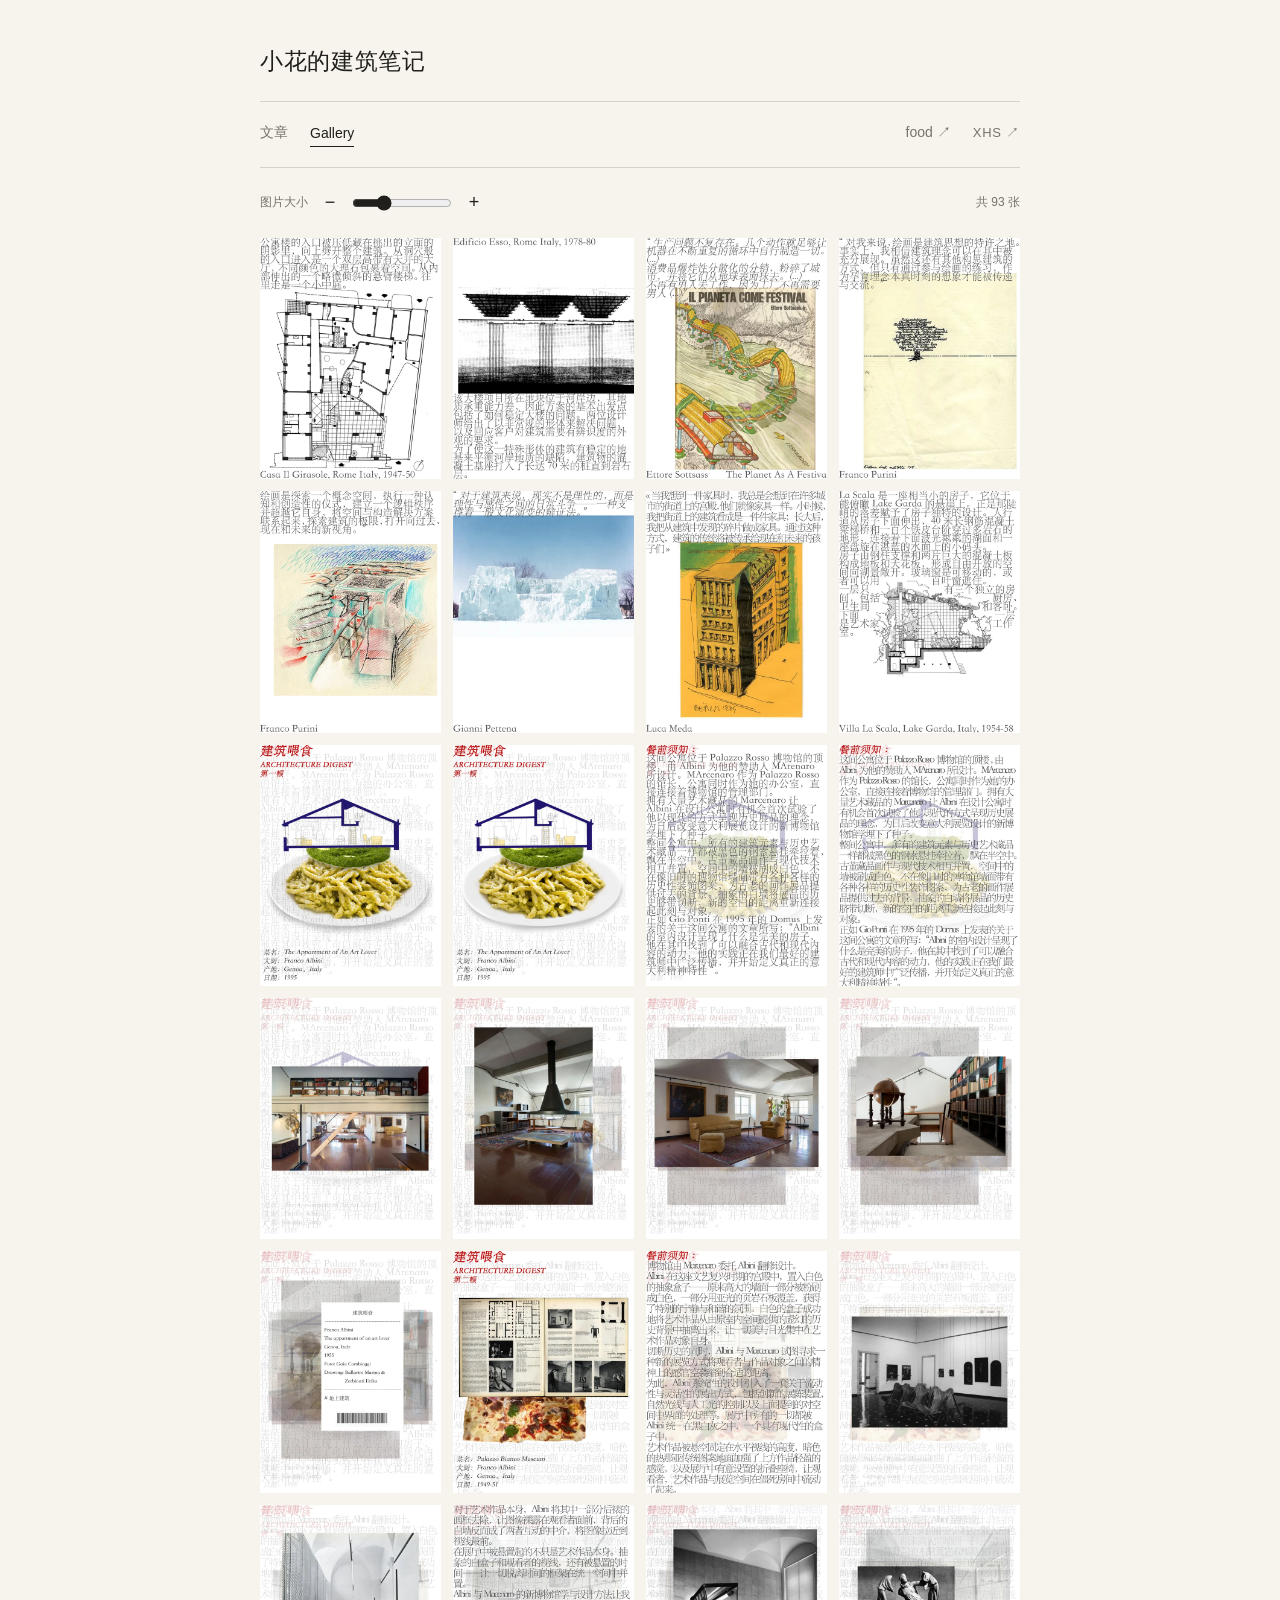
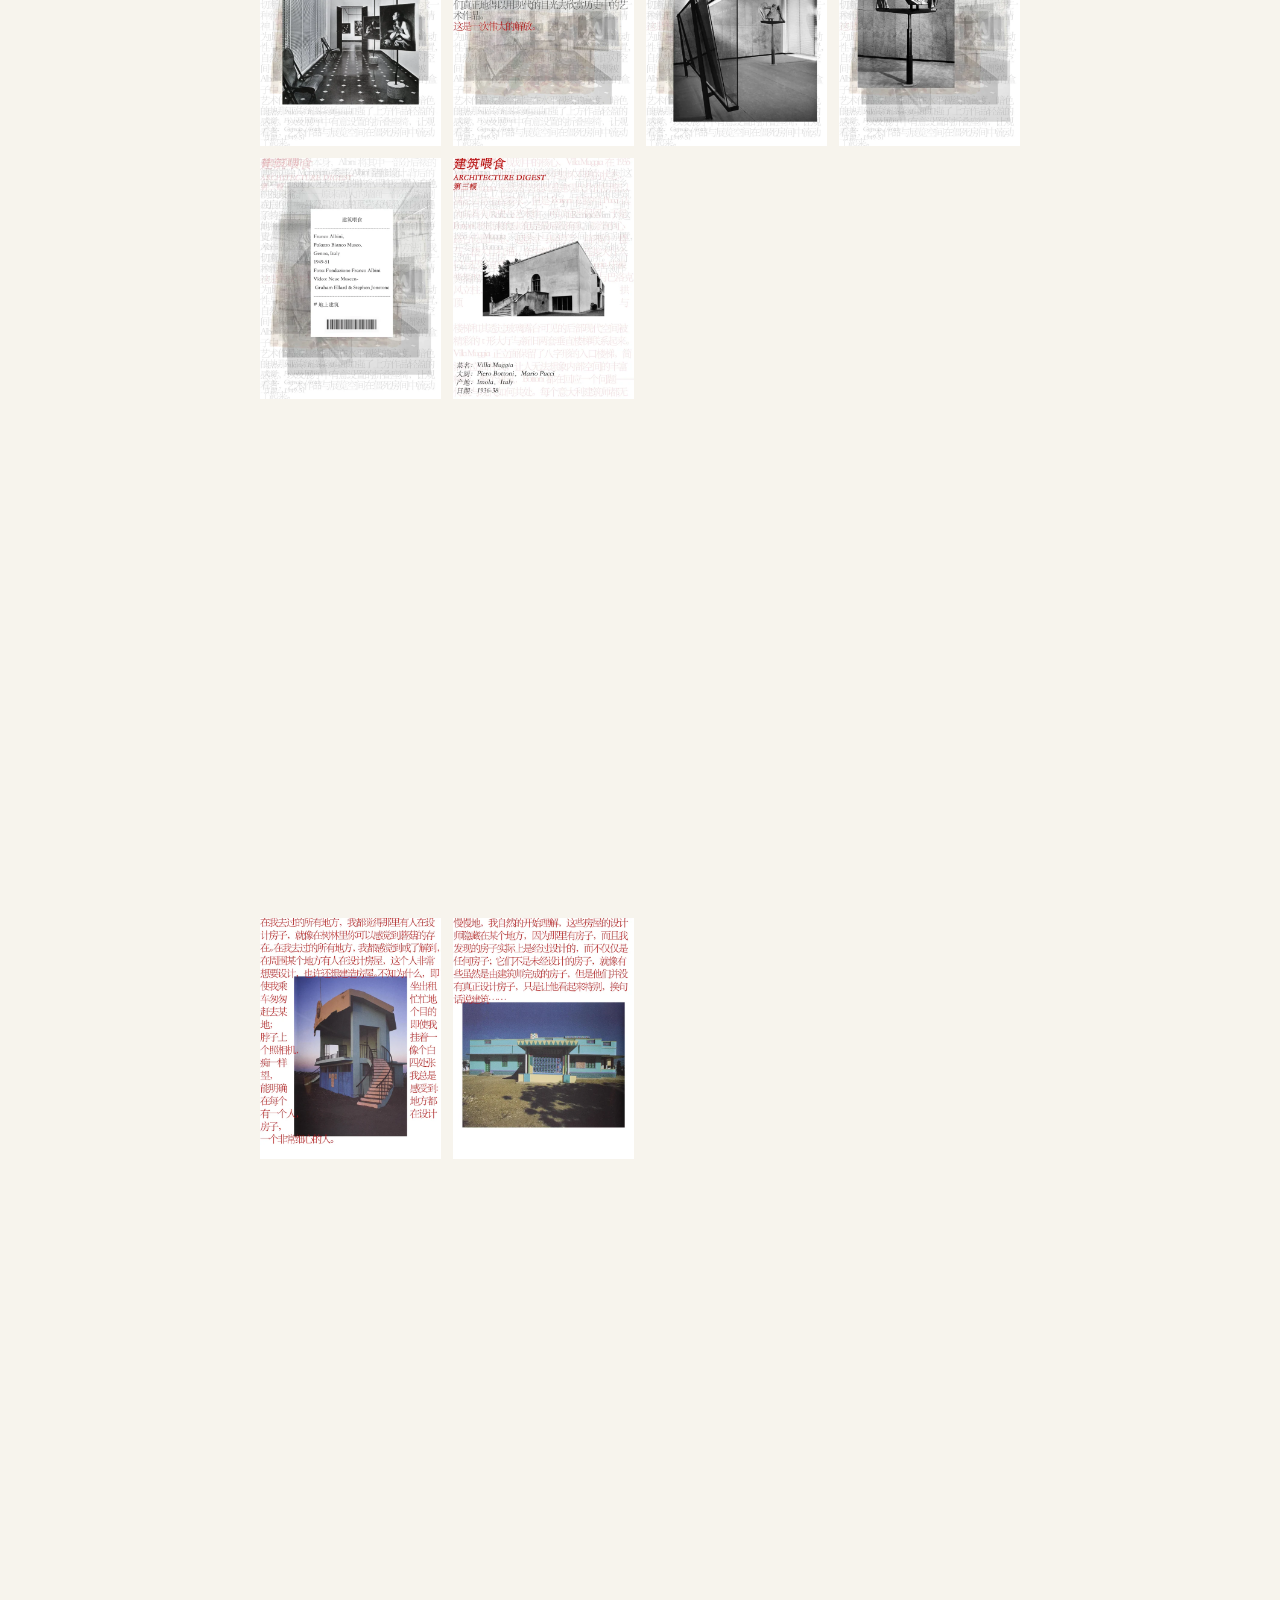
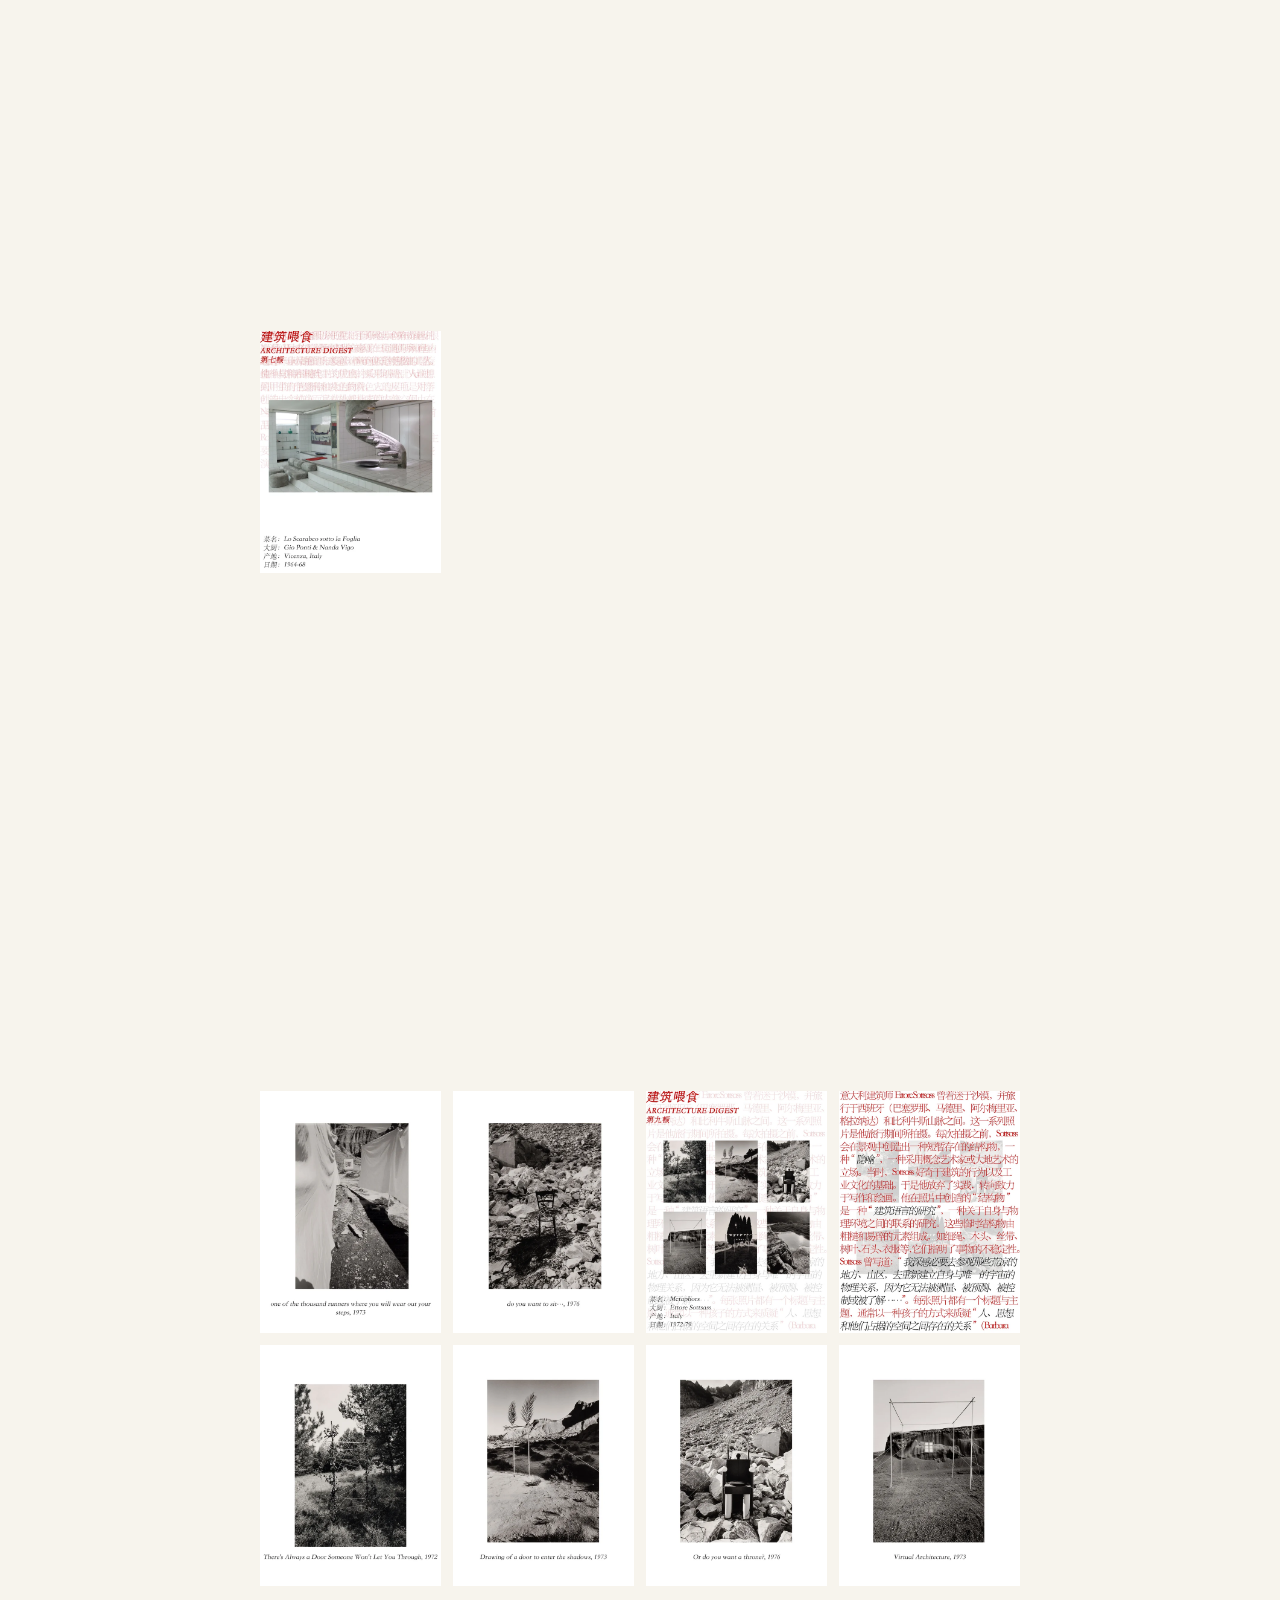
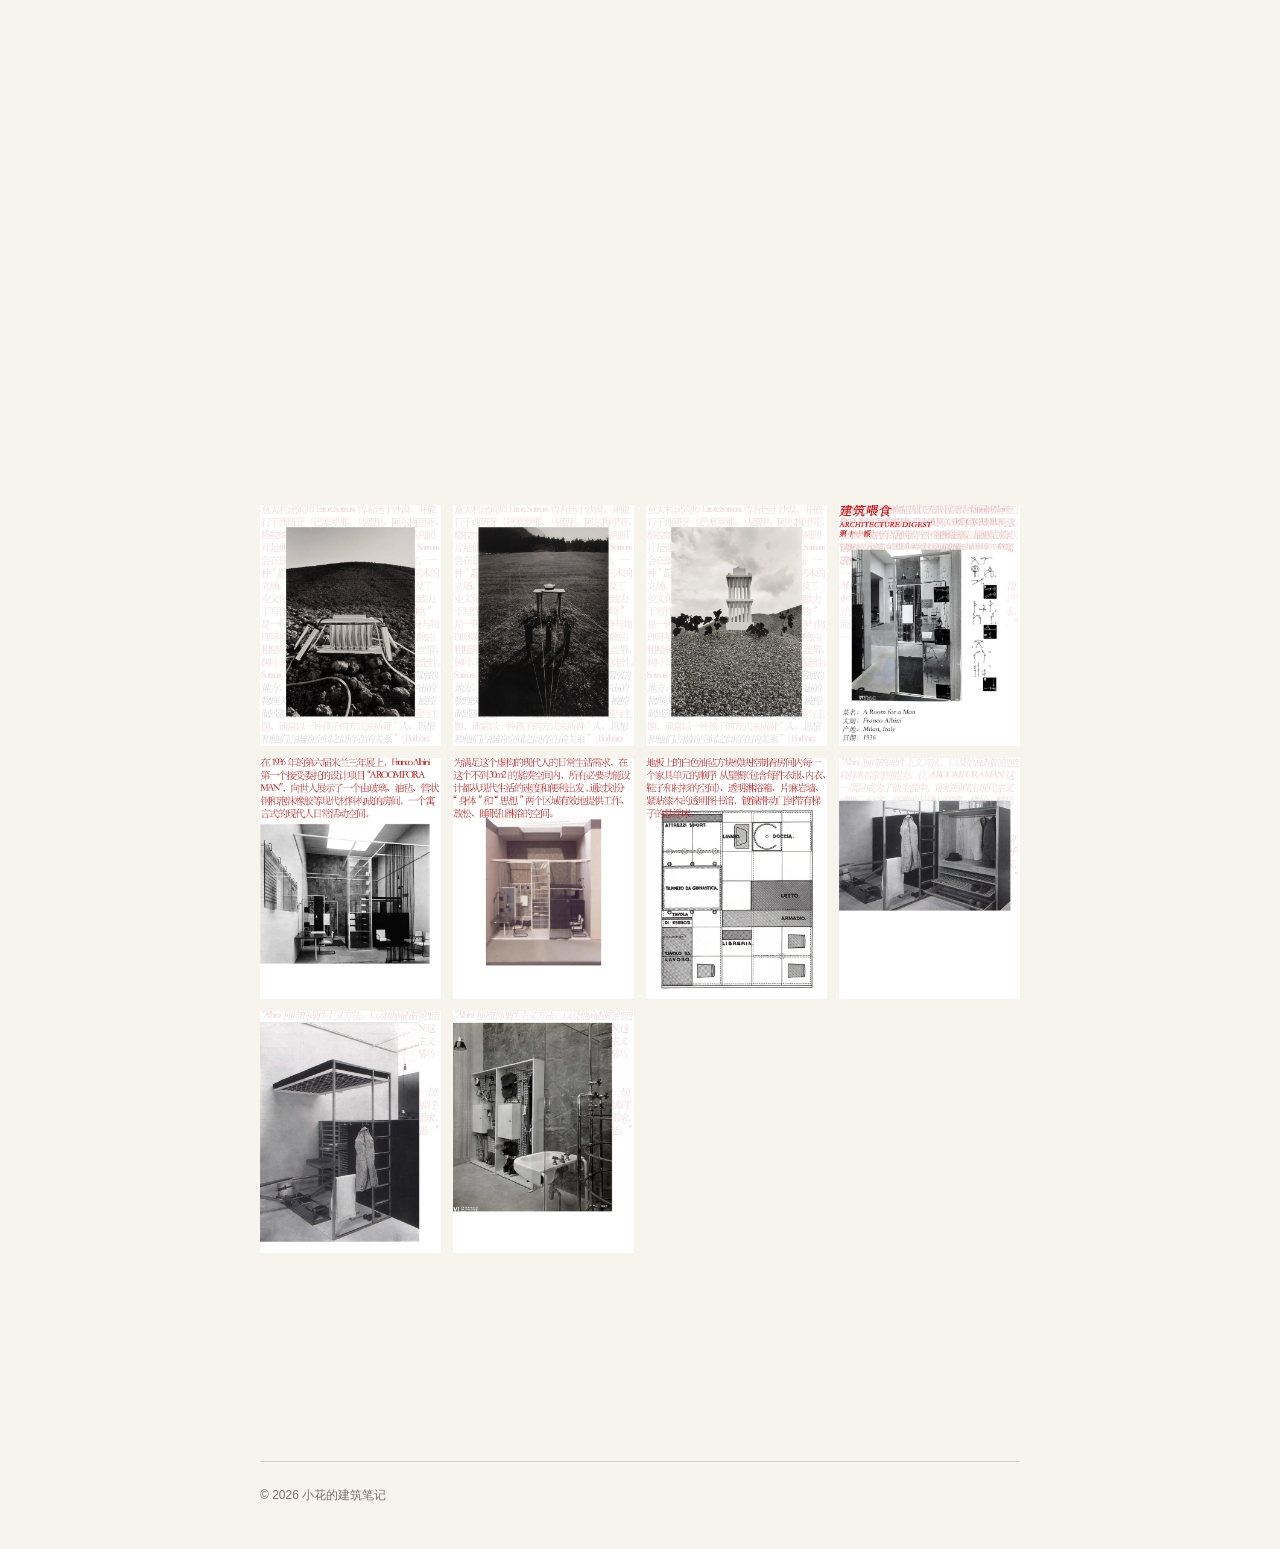
==== gallery/index.html @ e1eefe27 "Add architecture Gallery and simplify homepage navigation" ====
<!doctype html>
<html lang="zh-CN">
  <head>
    <meta charset="utf-8" />
    <meta name="viewport" content="width=device-width, initial-scale=1" />
    <meta name="description" content="小花的建筑笔记 Gallery：建筑图纸、阅读摘录与图像收藏。" />
    <meta name="robots" content="noindex, noarchive, nosnippet, noimageindex" />
    <title>Gallery｜小花的建筑笔记</title>
    <link rel="stylesheet" href="/assets/styles.css?v=20261004-gallery" />
  </head>
  <body class="gallery-page">
    <div class="shell">
      <header class="site-header">
        <a class="site-title" href="/" aria-label="小花的建筑笔记首页">小花的建筑笔记</a>
      </header>

      <nav class="site-nav" aria-label="网站导航">
        <div class="site-nav-pages">
          <a class="site-nav-link" href="/">文章</a>
          <a class="site-nav-link is-active" href="/gallery/" aria-current="page">Gallery</a>
        </div>
        <div class="site-nav-external">
          <a class="site-nav-link" href="https://food.doubling.cc/" target="_blank" rel="noopener noreferrer" aria-label="在新窗口打开 food">food ↗</a>
          <a class="site-nav-link xhs-link" href="https://xhslink.cn/m/5hU8gL6OSXb" target="_blank" rel="noopener noreferrer" aria-label="在新窗口打开小红书">XHS ↗</a>
        </div>
      </nav>

      <main>
        <div class="gallery-controls" aria-label="图片显示设置">
          <div class="gallery-zoom">
            <label for="gallery-size">图片大小</label>
            <button class="gallery-zoom-button" type="button" aria-label="缩小图片" data-gallery-step="-10">−</button>
            <input id="gallery-size" class="gallery-size" type="range" min="90" max="370" step="10" value="170" aria-controls="gallery-grid" />
            <button class="gallery-zoom-button" type="button" aria-label="放大图片" data-gallery-step="10">+</button>
          </div>
          <span class="gallery-count">共 93 张</span>
        </div>
        <section id="gallery-grid" class="gallery-grid" aria-label="图片 Gallery">
          <button class="gallery-item" type="button" aria-label="放大查看 Casa Il Girasole, Rome Italy,  1947-50" data-gallery-item data-original="/assets/images/gallery/6dd0bacf7057c06e.jpg" data-title="Casa Il Girasole, Rome Italy,  1947-50">
            <img src="/assets/images/gallery/thumbnails/6dd0bacf7057c06e.webp" alt="Casa Il Girasole, Rome Italy,  1947-50" width="3000" height="4000" loading="lazy" decoding="async" />
          </button>
          <button class="gallery-item" type="button" aria-label="放大查看 Edificio Esso, Rome Italy, 1978-80" data-gallery-item data-original="/assets/images/gallery/68930de2923c886c.jpg" data-title="Edificio Esso, Rome Italy, 1978-80">
            <img src="/assets/images/gallery/thumbnails/68930de2923c886c.webp" alt="Edificio Esso, Rome Italy, 1978-80" width="3000" height="4000" loading="lazy" decoding="async" />
          </button>
          <button class="gallery-item" type="button" aria-label="放大查看 Ettore Sottsass The Planet As A Festiva" data-gallery-item data-original="/assets/images/gallery/90c90d653f89dbde.jpg" data-title="Ettore Sottsass The Planet As A Festiva">
            <img src="/assets/images/gallery/thumbnails/90c90d653f89dbde.webp" alt="Ettore Sottsass The Planet As A Festiva" width="3000" height="4000" loading="lazy" decoding="async" />
          </button>
          <button class="gallery-item" type="button" aria-label="放大查看 Franco Purini drawings1" data-gallery-item data-original="/assets/images/gallery/3fa75d48ead0b92a.jpg" data-title="Franco Purini drawings1">
            <img src="/assets/images/gallery/thumbnails/3fa75d48ead0b92a.webp" alt="Franco Purini drawings1" width="3000" height="4000" loading="lazy" decoding="async" />
          </button>
          <button class="gallery-item" type="button" aria-label="放大查看 Franco Purini drawings2" data-gallery-item data-original="/assets/images/gallery/6f389c6ae1e4b85d.jpg" data-title="Franco Purini drawings2">
            <img src="/assets/images/gallery/thumbnails/6f389c6ae1e4b85d.webp" alt="Franco Purini drawings2" width="3000" height="4000" loading="lazy" decoding="async" />
          </button>
          <button class="gallery-item" type="button" aria-label="放大查看 Gianni Pettena" data-gallery-item data-original="/assets/images/gallery/b9ade4349de68130.jpg" data-title="Gianni Pettena">
            <img src="/assets/images/gallery/thumbnails/b9ade4349de68130.webp" alt="Gianni Pettena" width="3000" height="4000" loading="lazy" decoding="async" />
          </button>
          <button class="gallery-item" type="button" aria-label="放大查看 Luca Meda" data-gallery-item data-original="/assets/images/gallery/92371d68cbb502cc.jpg" data-title="Luca Meda">
            <img src="/assets/images/gallery/thumbnails/92371d68cbb502cc.webp" alt="Luca Meda" width="3000" height="4000" loading="lazy" decoding="async" />
          </button>
          <button class="gallery-item" type="button" aria-label="放大查看 Villa La Scala, Lake Garda, Italy, 1954-58" data-gallery-item data-original="/assets/images/gallery/f8581aeb8d9382e0.jpg" data-title="Villa La Scala, Lake Garda, Italy, 1954-58">
            <img src="/assets/images/gallery/thumbnails/f8581aeb8d9382e0.webp" alt="Villa La Scala, Lake Garda, Italy, 1954-58" width="3000" height="4000" loading="lazy" decoding="async" />
          </button>
          <button class="gallery-item" type="button" aria-label="放大查看 第一顿 · 1" data-gallery-item data-original="/assets/images/gallery/7f740423db4d14fa.jpg" data-title="第一顿 · 1">
            <img src="/assets/images/gallery/thumbnails/7f740423db4d14fa.webp" alt="第一顿 · 1" width="3000" height="4000" loading="lazy" decoding="async" />
          </button>
          <button class="gallery-item" type="button" aria-label="放大查看 第一顿 · 1 (1)" data-gallery-item data-original="/assets/images/gallery/6903e233e77a3f89.jpg" data-title="第一顿 · 1 (1)">
            <img src="/assets/images/gallery/thumbnails/6903e233e77a3f89.webp" alt="第一顿 · 1 (1)" width="3000" height="4000" loading="lazy" decoding="async" />
          </button>
          <button class="gallery-item" type="button" aria-label="放大查看 第一顿 · 2" data-gallery-item data-original="/assets/images/gallery/bffeda482bb952cc.jpg" data-title="第一顿 · 2">
            <img src="/assets/images/gallery/thumbnails/bffeda482bb952cc.webp" alt="第一顿 · 2" width="3000" height="4000" loading="lazy" decoding="async" />
          </button>
          <button class="gallery-item" type="button" aria-label="放大查看 第一顿 · 2-2" data-gallery-item data-original="/assets/images/gallery/3bef1629e4136da1.jpg" data-title="第一顿 · 2-2">
            <img src="/assets/images/gallery/thumbnails/3bef1629e4136da1.webp" alt="第一顿 · 2-2" width="3000" height="4000" loading="lazy" decoding="async" />
          </button>
          <button class="gallery-item" type="button" aria-label="放大查看 第一顿 · 3" data-gallery-item data-original="/assets/images/gallery/c628091e09dd2380.jpg" data-title="第一顿 · 3">
            <img src="/assets/images/gallery/thumbnails/c628091e09dd2380.webp" alt="第一顿 · 3" width="3000" height="4000" loading="lazy" decoding="async" />
          </button>
          <button class="gallery-item" type="button" aria-label="放大查看 第一顿 · 4" data-gallery-item data-original="/assets/images/gallery/a2c8e32186306367.jpg" data-title="第一顿 · 4">
            <img src="/assets/images/gallery/thumbnails/a2c8e32186306367.webp" alt="第一顿 · 4" width="3000" height="4000" loading="lazy" decoding="async" />
          </button>
          <button class="gallery-item" type="button" aria-label="放大查看 第一顿 · 5" data-gallery-item data-original="/assets/images/gallery/a3cd618312115ae8.jpg" data-title="第一顿 · 5">
            <img src="/assets/images/gallery/thumbnails/a3cd618312115ae8.webp" alt="第一顿 · 5" width="3000" height="4000" loading="lazy" decoding="async" />
          </button>
          <button class="gallery-item" type="button" aria-label="放大查看 第一顿 · 6" data-gallery-item data-original="/assets/images/gallery/f9e961f7984a116e.jpg" data-title="第一顿 · 6">
            <img src="/assets/images/gallery/thumbnails/f9e961f7984a116e.webp" alt="第一顿 · 6" width="3000" height="4000" loading="lazy" decoding="async" />
          </button>
          <button class="gallery-item" type="button" aria-label="放大查看 第一顿 · 7" data-gallery-item data-original="/assets/images/gallery/a390fbc5e9394640.jpg" data-title="第一顿 · 7">
            <img src="/assets/images/gallery/thumbnails/a390fbc5e9394640.webp" alt="第一顿 · 7" width="3000" height="4000" loading="lazy" decoding="async" />
          </button>
          <button class="gallery-item" type="button" aria-label="放大查看 第二顿 · 1" data-gallery-item data-original="/assets/images/gallery/6779ce81d8c899cf.jpg" data-title="第二顿 · 1">
            <img src="/assets/images/gallery/thumbnails/6779ce81d8c899cf.webp" alt="第二顿 · 1" width="3000" height="4000" loading="lazy" decoding="async" />
          </button>
          <button class="gallery-item" type="button" aria-label="放大查看 第二顿 · 2" data-gallery-item data-original="/assets/images/gallery/584fb23f615896ee.jpg" data-title="第二顿 · 2">
            <img src="/assets/images/gallery/thumbnails/584fb23f615896ee.webp" alt="第二顿 · 2" width="3000" height="4000" loading="lazy" decoding="async" />
          </button>
          <button class="gallery-item" type="button" aria-label="放大查看 第二顿 · 3" data-gallery-item data-original="/assets/images/gallery/2ab28bbf38a469cd.jpg" data-title="第二顿 · 3">
            <img src="/assets/images/gallery/thumbnails/2ab28bbf38a469cd.webp" alt="第二顿 · 3" width="3000" height="4000" loading="lazy" decoding="async" />
          </button>
          <button class="gallery-item" type="button" aria-label="放大查看 第二顿 · 4" data-gallery-item data-original="/assets/images/gallery/568e5ecd54f2a723.jpg" data-title="第二顿 · 4">
            <img src="/assets/images/gallery/thumbnails/568e5ecd54f2a723.webp" alt="第二顿 · 4" width="3000" height="4000" loading="lazy" decoding="async" />
          </button>
          <button class="gallery-item" type="button" aria-label="放大查看 第二顿 · 5" data-gallery-item data-original="/assets/images/gallery/280fe3ad018a0037.jpg" data-title="第二顿 · 5">
            <img src="/assets/images/gallery/thumbnails/280fe3ad018a0037.webp" alt="第二顿 · 5" width="3000" height="4000" loading="lazy" decoding="async" />
          </button>
          <button class="gallery-item" type="button" aria-label="放大查看 第二顿 · 6" data-gallery-item data-original="/assets/images/gallery/ccfe394197d275e4.jpg" data-title="第二顿 · 6">
            <img src="/assets/images/gallery/thumbnails/ccfe394197d275e4.webp" alt="第二顿 · 6" width="3000" height="4000" loading="lazy" decoding="async" />
          </button>
          <button class="gallery-item" type="button" aria-label="放大查看 第二顿 · 7" data-gallery-item data-original="/assets/images/gallery/86ee5c9ebf5bb650.jpg" data-title="第二顿 · 7">
            <img src="/assets/images/gallery/thumbnails/86ee5c9ebf5bb650.webp" alt="第二顿 · 7" width="3000" height="4000" loading="lazy" decoding="async" />
          </button>
          <button class="gallery-item" type="button" aria-label="放大查看 第二顿 · 8" data-gallery-item data-original="/assets/images/gallery/5248d915269c0701.jpg" data-title="第二顿 · 8">
            <img src="/assets/images/gallery/thumbnails/5248d915269c0701.webp" alt="第二顿 · 8" width="3000" height="4000" loading="lazy" decoding="async" />
          </button>
          <button class="gallery-item" type="button" aria-label="放大查看 第三顿 · 1" data-gallery-item data-original="/assets/images/gallery/3b5d2e121152753c.jpg" data-title="第三顿 · 1">
            <img src="/assets/images/gallery/thumbnails/3b5d2e121152753c.webp" alt="第三顿 · 1" width="3000" height="4000" loading="lazy" decoding="async" />
          </button>
          <button class="gallery-item" type="button" aria-label="放大查看 第三顿 · 2" data-gallery-item data-original="/assets/images/gallery/3929acb98d47971c.jpg" data-title="第三顿 · 2">
            <img src="/assets/images/gallery/thumbnails/3929acb98d47971c.webp" alt="第三顿 · 2" width="3000" height="4000" loading="lazy" decoding="async" />
          </button>
          <button class="gallery-item" type="button" aria-label="放大查看 第三顿 · 3" data-gallery-item data-original="/assets/images/gallery/15ebaec1a1485990.jpg" data-title="第三顿 · 3">
            <img src="/assets/images/gallery/thumbnails/15ebaec1a1485990.webp" alt="第三顿 · 3" width="3000" height="4000" loading="lazy" decoding="async" />
          </button>
          <button class="gallery-item" type="button" aria-label="放大查看 第三顿 · 4" data-gallery-item data-original="/assets/images/gallery/b487bae04821707b.jpg" data-title="第三顿 · 4">
            <img src="/assets/images/gallery/thumbnails/b487bae04821707b.webp" alt="第三顿 · 4" width="3000" height="4000" loading="lazy" decoding="async" />
          </button>
          <button class="gallery-item" type="button" aria-label="放大查看 第三顿 · 5" data-gallery-item data-original="/assets/images/gallery/f683295bf18b6f2d.jpg" data-title="第三顿 · 5">
            <img src="/assets/images/gallery/thumbnails/f683295bf18b6f2d.webp" alt="第三顿 · 5" width="3000" height="4000" loading="lazy" decoding="async" />
          </button>
          <button class="gallery-item" type="button" aria-label="放大查看 第三顿 · 6" data-gallery-item data-original="/assets/images/gallery/054fa0758b6c88e8.jpg" data-title="第三顿 · 6">
            <img src="/assets/images/gallery/thumbnails/054fa0758b6c88e8.webp" alt="第三顿 · 6" width="3000" height="4000" loading="lazy" decoding="async" />
          </button>
          <button class="gallery-item" type="button" aria-label="放大查看 第三顿 · 7" data-gallery-item data-original="/assets/images/gallery/64d0295acb3b8e5f.jpg" data-title="第三顿 · 7">
            <img src="/assets/images/gallery/thumbnails/64d0295acb3b8e5f.webp" alt="第三顿 · 7" width="3000" height="4000" loading="lazy" decoding="async" />
          </button>
          <button class="gallery-item" type="button" aria-label="放大查看 第三顿 · 8" data-gallery-item data-original="/assets/images/gallery/f68acd2d8a345ff6.jpg" data-title="第三顿 · 8">
            <img src="/assets/images/gallery/thumbnails/f68acd2d8a345ff6.webp" alt="第三顿 · 8" width="3000" height="4000" loading="lazy" decoding="async" />
          </button>
          <button class="gallery-item" type="button" aria-label="放大查看 第三顿 · 9" data-gallery-item data-original="/assets/images/gallery/d025e4a89bb1811e.jpg" data-title="第三顿 · 9">
            <img src="/assets/images/gallery/thumbnails/d025e4a89bb1811e.webp" alt="第三顿 · 9" width="3000" height="4000" loading="lazy" decoding="async" />
          </button>
          <button class="gallery-item" type="button" aria-label="放大查看 第三顿 · 10" data-gallery-item data-original="/assets/images/gallery/0f61496ac5ec68ea.jpg" data-title="第三顿 · 10">
            <img src="/assets/images/gallery/thumbnails/0f61496ac5ec68ea.webp" alt="第三顿 · 10" width="3000" height="4000" loading="lazy" decoding="async" />
          </button>
          <button class="gallery-item" type="button" aria-label="放大查看 第四顿 · 1" data-gallery-item data-original="/assets/images/gallery/e30e37482c764c37.jpg" data-title="第四顿 · 1">
            <img src="/assets/images/gallery/thumbnails/e30e37482c764c37.webp" alt="第四顿 · 1" width="3000" height="4000" loading="lazy" decoding="async" />
          </button>
          <button class="gallery-item" type="button" aria-label="放大查看 第四顿 · 2" data-gallery-item data-original="/assets/images/gallery/47bc15095b19e95f.jpg" data-title="第四顿 · 2">
            <img src="/assets/images/gallery/thumbnails/47bc15095b19e95f.webp" alt="第四顿 · 2" width="3000" height="4000" loading="lazy" decoding="async" />
          </button>
          <button class="gallery-item" type="button" aria-label="放大查看 第四顿 · 3" data-gallery-item data-original="/assets/images/gallery/7377791d05f2539f.jpg" data-title="第四顿 · 3">
            <img src="/assets/images/gallery/thumbnails/7377791d05f2539f.webp" alt="第四顿 · 3" width="3000" height="4000" loading="lazy" decoding="async" />
          </button>
          <button class="gallery-item" type="button" aria-label="放大查看 第四顿 · 4" data-gallery-item data-original="/assets/images/gallery/ac98fe7981b547de.jpg" data-title="第四顿 · 4">
            <img src="/assets/images/gallery/thumbnails/ac98fe7981b547de.webp" alt="第四顿 · 4" width="3000" height="4000" loading="lazy" decoding="async" />
          </button>
          <button class="gallery-item" type="button" aria-label="放大查看 第四顿 · 5" data-gallery-item data-original="/assets/images/gallery/0f11cb6468b891da.jpg" data-title="第四顿 · 5">
            <img src="/assets/images/gallery/thumbnails/0f11cb6468b891da.webp" alt="第四顿 · 5" width="3000" height="4000" loading="lazy" decoding="async" />
          </button>
          <button class="gallery-item" type="button" aria-label="放大查看 第四顿 · 6" data-gallery-item data-original="/assets/images/gallery/741c984052e3f73a.jpg" data-title="第四顿 · 6">
            <img src="/assets/images/gallery/thumbnails/741c984052e3f73a.webp" alt="第四顿 · 6" width="3000" height="4000" loading="lazy" decoding="async" />
          </button>
          <button class="gallery-item" type="button" aria-label="放大查看 第四顿 · 7" data-gallery-item data-original="/assets/images/gallery/fc874a7cb37ae5a3.jpg" data-title="第四顿 · 7">
            <img src="/assets/images/gallery/thumbnails/fc874a7cb37ae5a3.webp" alt="第四顿 · 7" width="3000" height="4000" loading="lazy" decoding="async" />
          </button>
          <button class="gallery-item" type="button" aria-label="放大查看 第五顿 · 1" data-gallery-item data-original="/assets/images/gallery/32c72607a60a3525.jpg" data-title="第五顿 · 1">
            <img src="/assets/images/gallery/thumbnails/32c72607a60a3525.webp" alt="第五顿 · 1" width="3000" height="4000" loading="lazy" decoding="async" />
          </button>
          <button class="gallery-item" type="button" aria-label="放大查看 第五顿 · 2" data-gallery-item data-original="/assets/images/gallery/3ea9d6643c4480a8.jpg" data-title="第五顿 · 2">
            <img src="/assets/images/gallery/thumbnails/3ea9d6643c4480a8.webp" alt="第五顿 · 2" width="3000" height="4000" loading="lazy" decoding="async" />
          </button>
          <button class="gallery-item" type="button" aria-label="放大查看 第五顿 · 3" data-gallery-item data-original="/assets/images/gallery/c6eaae16c2661d01.jpg" data-title="第五顿 · 3">
            <img src="/assets/images/gallery/thumbnails/c6eaae16c2661d01.webp" alt="第五顿 · 3" width="3000" height="4000" loading="lazy" decoding="async" />
          </button>
          <button class="gallery-item" type="button" aria-label="放大查看 第五顿 · 4" data-gallery-item data-original="/assets/images/gallery/61c7537a20c7c936.jpg" data-title="第五顿 · 4">
            <img src="/assets/images/gallery/thumbnails/61c7537a20c7c936.webp" alt="第五顿 · 4" width="3000" height="4000" loading="lazy" decoding="async" />
          </button>
          <button class="gallery-item" type="button" aria-label="放大查看 第五顿 · 5" data-gallery-item data-original="/assets/images/gallery/a0d828ea66151403.jpg" data-title="第五顿 · 5">
            <img src="/assets/images/gallery/thumbnails/a0d828ea66151403.webp" alt="第五顿 · 5" width="3000" height="4000" loading="lazy" decoding="async" />
          </button>
          <button class="gallery-item" type="button" aria-label="放大查看 第五顿 · 6" data-gallery-item data-original="/assets/images/gallery/c72e2b801e80c54b.jpg" data-title="第五顿 · 6">
            <img src="/assets/images/gallery/thumbnails/c72e2b801e80c54b.webp" alt="第五顿 · 6" width="3000" height="4000" loading="lazy" decoding="async" />
          </button>
          <button class="gallery-item" type="button" aria-label="放大查看 第六顿 · 1" data-gallery-item data-original="/assets/images/gallery/4eda70a86052e185.jpg" data-title="第六顿 · 1">
            <img src="/assets/images/gallery/thumbnails/4eda70a86052e185.webp" alt="第六顿 · 1" width="3000" height="4000" loading="lazy" decoding="async" />
          </button>
          <button class="gallery-item" type="button" aria-label="放大查看 第六顿 · 2" data-gallery-item data-original="/assets/images/gallery/770a6af0446161b7.jpg" data-title="第六顿 · 2">
            <img src="/assets/images/gallery/thumbnails/770a6af0446161b7.webp" alt="第六顿 · 2" width="3000" height="4000" loading="lazy" decoding="async" />
          </button>
          <button class="gallery-item" type="button" aria-label="放大查看 第六顿 · 3" data-gallery-item data-original="/assets/images/gallery/4be5f10d8e6ec453.jpg" data-title="第六顿 · 3">
            <img src="/assets/images/gallery/thumbnails/4be5f10d8e6ec453.webp" alt="第六顿 · 3" width="3000" height="4000" loading="lazy" decoding="async" />
          </button>
          <button class="gallery-item" type="button" aria-label="放大查看 第六顿 · 4" data-gallery-item data-original="/assets/images/gallery/ec405339e763a1dc.jpg" data-title="第六顿 · 4">
            <img src="/assets/images/gallery/thumbnails/ec405339e763a1dc.webp" alt="第六顿 · 4" width="3000" height="4000" loading="lazy" decoding="async" />
          </button>
          <button class="gallery-item" type="button" aria-label="放大查看 第七顿 · 1" data-gallery-item data-original="/assets/images/gallery/db4e2b9da8a47b61.jpg" data-title="第七顿 · 1">
            <img src="/assets/images/gallery/thumbnails/db4e2b9da8a47b61.webp" alt="第七顿 · 1" width="3000" height="4000" loading="lazy" decoding="async" />
          </button>
          <button class="gallery-item" type="button" aria-label="放大查看 第七顿 · 2" data-gallery-item data-original="/assets/images/gallery/8585ff61747ef3fb.jpg" data-title="第七顿 · 2">
            <img src="/assets/images/gallery/thumbnails/8585ff61747ef3fb.webp" alt="第七顿 · 2" width="3000" height="4000" loading="lazy" decoding="async" />
          </button>
          <button class="gallery-item" type="button" aria-label="放大查看 第七顿 · 3" data-gallery-item data-original="/assets/images/gallery/289c06eb2cc091e7.jpg" data-title="第七顿 · 3">
            <img src="/assets/images/gallery/thumbnails/289c06eb2cc091e7.webp" alt="第七顿 · 3" width="3000" height="4000" loading="lazy" decoding="async" />
          </button>
          <button class="gallery-item" type="button" aria-label="放大查看 第七顿 · 4" data-gallery-item data-original="/assets/images/gallery/fdb5fd7c0d3fa858.jpg" data-title="第七顿 · 4">
            <img src="/assets/images/gallery/thumbnails/fdb5fd7c0d3fa858.webp" alt="第七顿 · 4" width="3000" height="4000" loading="lazy" decoding="async" />
          </button>
          <button class="gallery-item" type="button" aria-label="放大查看 第七顿 · 5" data-gallery-item data-original="/assets/images/gallery/b61f175014432ec4.jpg" data-title="第七顿 · 5">
            <img src="/assets/images/gallery/thumbnails/b61f175014432ec4.webp" alt="第七顿 · 5" width="3000" height="4000" loading="lazy" decoding="async" />
          </button>
          <button class="gallery-item" type="button" aria-label="放大查看 第八顿 · 1" data-gallery-item data-original="/assets/images/gallery/77f8f878f68dab40.jpg" data-title="第八顿 · 1">
            <img src="/assets/images/gallery/thumbnails/77f8f878f68dab40.webp" alt="第八顿 · 1" width="3000" height="4000" loading="lazy" decoding="async" />
          </button>
          <button class="gallery-item" type="button" aria-label="放大查看 第八顿 · 2" data-gallery-item data-original="/assets/images/gallery/3dfdde46ab9f7058.jpg" data-title="第八顿 · 2">
            <img src="/assets/images/gallery/thumbnails/3dfdde46ab9f7058.webp" alt="第八顿 · 2" width="3000" height="4000" loading="lazy" decoding="async" />
          </button>
          <button class="gallery-item" type="button" aria-label="放大查看 第八顿 · 3" data-gallery-item data-original="/assets/images/gallery/3811e496960f3a7c.jpg" data-title="第八顿 · 3">
            <img src="/assets/images/gallery/thumbnails/3811e496960f3a7c.webp" alt="第八顿 · 3" width="3000" height="4000" loading="lazy" decoding="async" />
          </button>
          <button class="gallery-item" type="button" aria-label="放大查看 第八顿 · 4" data-gallery-item data-original="/assets/images/gallery/a9df1f49dd7af194.jpg" data-title="第八顿 · 4">
            <img src="/assets/images/gallery/thumbnails/a9df1f49dd7af194.webp" alt="第八顿 · 4" width="3000" height="4000" loading="lazy" decoding="async" />
          </button>
          <button class="gallery-item" type="button" aria-label="放大查看 第八顿 · 5" data-gallery-item data-original="/assets/images/gallery/0ed6e912b42c1998.jpg" data-title="第八顿 · 5">
            <img src="/assets/images/gallery/thumbnails/0ed6e912b42c1998.webp" alt="第八顿 · 5" width="3000" height="4000" loading="lazy" decoding="async" />
          </button>
          <button class="gallery-item" type="button" aria-label="放大查看 第八顿 · 6" data-gallery-item data-original="/assets/images/gallery/f4c12dfcb932b75c.jpg" data-title="第八顿 · 6">
            <img src="/assets/images/gallery/thumbnails/f4c12dfcb932b75c.webp" alt="第八顿 · 6" width="3000" height="4000" loading="lazy" decoding="async" />
          </button>
          <button class="gallery-item" type="button" aria-label="放大查看 第八顿 · 7" data-gallery-item data-original="/assets/images/gallery/c8bf09b3c7db560a.jpg" data-title="第八顿 · 7">
            <img src="/assets/images/gallery/thumbnails/c8bf09b3c7db560a.webp" alt="第八顿 · 7" width="3000" height="4000" loading="lazy" decoding="async" />
          </button>
          <button class="gallery-item" type="button" aria-label="放大查看 第八顿 · 8" data-gallery-item data-original="/assets/images/gallery/01514719f3e811d1.jpg" data-title="第八顿 · 8">
            <img src="/assets/images/gallery/thumbnails/01514719f3e811d1.webp" alt="第八顿 · 8" width="3000" height="4000" loading="lazy" decoding="async" />
          </button>
          <button class="gallery-item" type="button" aria-label="放大查看 第八顿 · 9" data-gallery-item data-original="/assets/images/gallery/da9df5f29c52365f.jpg" data-title="第八顿 · 9">
            <img src="/assets/images/gallery/thumbnails/da9df5f29c52365f.webp" alt="第八顿 · 9" width="3000" height="4000" loading="lazy" decoding="async" />
          </button>
          <button class="gallery-item" type="button" aria-label="放大查看 第九顿 · 1" data-gallery-item data-original="/assets/images/gallery/553729f611778f51.jpg" data-title="第九顿 · 1">
            <img src="/assets/images/gallery/thumbnails/553729f611778f51.webp" alt="第九顿 · 1" width="3000" height="4000" loading="lazy" decoding="async" />
          </button>
          <button class="gallery-item" type="button" aria-label="放大查看 第九顿 · 2" data-gallery-item data-original="/assets/images/gallery/d47dc77bd6580c88.jpg" data-title="第九顿 · 2">
            <img src="/assets/images/gallery/thumbnails/d47dc77bd6580c88.webp" alt="第九顿 · 2" width="3000" height="4000" loading="lazy" decoding="async" />
          </button>
          <button class="gallery-item" type="button" aria-label="放大查看 第九顿 · 3" data-gallery-item data-original="/assets/images/gallery/86a6e5dfa4d1957a.jpg" data-title="第九顿 · 3">
            <img src="/assets/images/gallery/thumbnails/86a6e5dfa4d1957a.webp" alt="第九顿 · 3" width="3000" height="4000" loading="lazy" decoding="async" />
          </button>
          <button class="gallery-item" type="button" aria-label="放大查看 第九顿 · 4" data-gallery-item data-original="/assets/images/gallery/1dcfe2104a1bf02f.jpg" data-title="第九顿 · 4">
            <img src="/assets/images/gallery/thumbnails/1dcfe2104a1bf02f.webp" alt="第九顿 · 4" width="3000" height="4000" loading="lazy" decoding="async" />
          </button>
          <button class="gallery-item" type="button" aria-label="放大查看 第九顿 · 5" data-gallery-item data-original="/assets/images/gallery/935a7540f4f2db70.jpg" data-title="第九顿 · 5">
            <img src="/assets/images/gallery/thumbnails/935a7540f4f2db70.webp" alt="第九顿 · 5" width="3000" height="4000" loading="lazy" decoding="async" />
          </button>
          <button class="gallery-item" type="button" aria-label="放大查看 第九顿 · 6" data-gallery-item data-original="/assets/images/gallery/1432c71f189e4a76.jpg" data-title="第九顿 · 6">
            <img src="/assets/images/gallery/thumbnails/1432c71f189e4a76.webp" alt="第九顿 · 6" width="3000" height="4000" loading="lazy" decoding="async" />
          </button>
          <button class="gallery-item" type="button" aria-label="放大查看 第九顿 · 7" data-gallery-item data-original="/assets/images/gallery/6d6e9092e75edd12.jpg" data-title="第九顿 · 7">
            <img src="/assets/images/gallery/thumbnails/6d6e9092e75edd12.webp" alt="第九顿 · 7" width="3000" height="4000" loading="lazy" decoding="async" />
          </button>
          <button class="gallery-item" type="button" aria-label="放大查看 第九顿 · 8" data-gallery-item data-original="/assets/images/gallery/b5cde6871fe32055.jpg" data-title="第九顿 · 8">
            <img src="/assets/images/gallery/thumbnails/b5cde6871fe32055.webp" alt="第九顿 · 8" width="3000" height="4000" loading="lazy" decoding="async" />
          </button>
          <button class="gallery-item" type="button" aria-label="放大查看 第十顿 · 1" data-gallery-item data-original="/assets/images/gallery/89acb7df9553523d.jpg" data-title="第十顿 · 1">
            <img src="/assets/images/gallery/thumbnails/89acb7df9553523d.webp" alt="第十顿 · 1" width="3000" height="4000" loading="lazy" decoding="async" />
          </button>
          <button class="gallery-item" type="button" aria-label="放大查看 第十顿 · 2" data-gallery-item data-original="/assets/images/gallery/2dc74afbb71693a1.jpg" data-title="第十顿 · 2">
            <img src="/assets/images/gallery/thumbnails/2dc74afbb71693a1.webp" alt="第十顿 · 2" width="3000" height="4000" loading="lazy" decoding="async" />
          </button>
          <button class="gallery-item" type="button" aria-label="放大查看 第十顿 · 3" data-gallery-item data-original="/assets/images/gallery/69a957a60567c5e2.jpg" data-title="第十顿 · 3">
            <img src="/assets/images/gallery/thumbnails/69a957a60567c5e2.webp" alt="第十顿 · 3" width="3000" height="4000" loading="lazy" decoding="async" />
          </button>
          <button class="gallery-item" type="button" aria-label="放大查看 第十顿 · 4" data-gallery-item data-original="/assets/images/gallery/969cbb6fa8de61bc.jpg" data-title="第十顿 · 4">
            <img src="/assets/images/gallery/thumbnails/969cbb6fa8de61bc.webp" alt="第十顿 · 4" width="3000" height="4000" loading="lazy" decoding="async" />
          </button>
          <button class="gallery-item" type="button" aria-label="放大查看 第十顿 · 5" data-gallery-item data-original="/assets/images/gallery/41c9b119f59eae5d.jpg" data-title="第十顿 · 5">
            <img src="/assets/images/gallery/thumbnails/41c9b119f59eae5d.webp" alt="第十顿 · 5" width="3000" height="4000" loading="lazy" decoding="async" />
          </button>
          <button class="gallery-item" type="button" aria-label="放大查看 第十顿 · 6" data-gallery-item data-original="/assets/images/gallery/9119fc5a4feb1ab7.jpg" data-title="第十顿 · 6">
            <img src="/assets/images/gallery/thumbnails/9119fc5a4feb1ab7.webp" alt="第十顿 · 6" width="3000" height="4000" loading="lazy" decoding="async" />
          </button>
          <button class="gallery-item" type="button" aria-label="放大查看 第十顿 · 7" data-gallery-item data-original="/assets/images/gallery/a96b4d7093c89365.jpg" data-title="第十顿 · 7">
            <img src="/assets/images/gallery/thumbnails/a96b4d7093c89365.webp" alt="第十顿 · 7" width="3000" height="4000" loading="lazy" decoding="async" />
          </button>
          <button class="gallery-item" type="button" aria-label="放大查看 第十顿 · 8" data-gallery-item data-original="/assets/images/gallery/b302ad46a2d85c03.jpg" data-title="第十顿 · 8">
            <img src="/assets/images/gallery/thumbnails/b302ad46a2d85c03.webp" alt="第十顿 · 8" width="3000" height="4000" loading="lazy" decoding="async" />
          </button>
          <button class="gallery-item" type="button" aria-label="放大查看 第十顿 · 9" data-gallery-item data-original="/assets/images/gallery/f7b0aff706eb95e1.jpg" data-title="第十顿 · 9">
            <img src="/assets/images/gallery/thumbnails/f7b0aff706eb95e1.webp" alt="第十顿 · 9" width="3000" height="4000" loading="lazy" decoding="async" />
          </button>
          <button class="gallery-item" type="button" aria-label="放大查看 第十一顿 · 1" data-gallery-item data-original="/assets/images/gallery/c064f290dc631e32.jpg" data-title="第十一顿 · 1">
            <img src="/assets/images/gallery/thumbnails/c064f290dc631e32.webp" alt="第十一顿 · 1" width="3000" height="4000" loading="lazy" decoding="async" />
          </button>
          <button class="gallery-item" type="button" aria-label="放大查看 第十一顿 · 2" data-gallery-item data-original="/assets/images/gallery/809c1f8609fdeace.jpg" data-title="第十一顿 · 2">
            <img src="/assets/images/gallery/thumbnails/809c1f8609fdeace.webp" alt="第十一顿 · 2" width="3000" height="4000" loading="lazy" decoding="async" />
          </button>
          <button class="gallery-item" type="button" aria-label="放大查看 第十一顿 · 3" data-gallery-item data-original="/assets/images/gallery/46f5d3e5ea271cc1.jpg" data-title="第十一顿 · 3">
            <img src="/assets/images/gallery/thumbnails/46f5d3e5ea271cc1.webp" alt="第十一顿 · 3" width="3000" height="4000" loading="lazy" decoding="async" />
          </button>
          <button class="gallery-item" type="button" aria-label="放大查看 第十一顿 · 4" data-gallery-item data-original="/assets/images/gallery/a9734c833e48b2c3.jpg" data-title="第十一顿 · 4">
            <img src="/assets/images/gallery/thumbnails/a9734c833e48b2c3.webp" alt="第十一顿 · 4" width="3000" height="4000" loading="lazy" decoding="async" />
          </button>
          <button class="gallery-item" type="button" aria-label="放大查看 第十一顿 · 5" data-gallery-item data-original="/assets/images/gallery/5bbf00bc501b74fa.jpg" data-title="第十一顿 · 5">
            <img src="/assets/images/gallery/thumbnails/5bbf00bc501b74fa.webp" alt="第十一顿 · 5" width="3000" height="4000" loading="lazy" decoding="async" />
          </button>
          <button class="gallery-item" type="button" aria-label="放大查看 第十一顿 · 6" data-gallery-item data-original="/assets/images/gallery/7aa36a6fdf85c491.jpg" data-title="第十一顿 · 6">
            <img src="/assets/images/gallery/thumbnails/7aa36a6fdf85c491.webp" alt="第十一顿 · 6" width="3000" height="4000" loading="lazy" decoding="async" />
          </button>
          <button class="gallery-item" type="button" aria-label="放大查看 第十一顿 · 7" data-gallery-item data-original="/assets/images/gallery/b17d8578a996ff2c.jpg" data-title="第十一顿 · 7">
            <img src="/assets/images/gallery/thumbnails/b17d8578a996ff2c.webp" alt="第十一顿 · 7" width="3000" height="4000" loading="lazy" decoding="async" />
          </button>
          <button class="gallery-item" type="button" aria-label="放大查看 第十一顿 · 8" data-gallery-item data-original="/assets/images/gallery/f768fac547c635a3.jpg" data-title="第十一顿 · 8">
            <img src="/assets/images/gallery/thumbnails/f768fac547c635a3.webp" alt="第十一顿 · 8" width="3000" height="4000" loading="lazy" decoding="async" />
          </button>
          <button class="gallery-item" type="button" aria-label="放大查看 第十一顿 · 9" data-gallery-item data-original="/assets/images/gallery/56af781aa2a08bb9.jpg" data-title="第十一顿 · 9">
            <img src="/assets/images/gallery/thumbnails/56af781aa2a08bb9.webp" alt="第十一顿 · 9" width="3000" height="4000" loading="lazy" decoding="async" />
          </button>
          <button class="gallery-item" type="button" aria-label="放大查看 建筑影像" data-gallery-item data-original="/assets/images/gallery/acbfc16f2ba88189.webp" data-title="建筑影像">
            <img src="/assets/images/gallery/thumbnails/acbfc16f2ba88189.webp" alt="建筑影像" width="600" height="493" loading="lazy" decoding="async" />
          </button>
        </section>
      </main>

      <footer class="site-footer"><span>© 2026 小花的建筑笔记</span></footer>
    </div>

    <dialog class="gallery-viewer" aria-label="放大查看图片" data-gallery-viewer>
      <div class="gallery-viewer-toolbar">
        <span class="gallery-viewer-count" data-gallery-position></span>
        <button class="gallery-viewer-button" type="button" data-gallery-close autofocus>关闭 ×</button>
      </div>
      <div class="gallery-viewer-stage">
        <button class="gallery-viewer-arrow is-previous" type="button" aria-label="上一张图片" data-gallery-previous>←</button>
        <img class="gallery-viewer-image" alt="" data-gallery-image />
        <button class="gallery-viewer-arrow is-next" type="button" aria-label="下一张图片" data-gallery-next>→</button>
      </div>
      <div class="gallery-viewer-caption" aria-live="polite">
        <span data-gallery-title></span>
        <span class="gallery-viewer-status" role="status" data-gallery-status></span>
      </div>
    </dialog>

    <script src="/assets/gallery.js?v=20261004-gallery" defer></script>
    <script src="/assets/protect.js?v=20261004-gallery" defer></script>
  </body>
</html>
---- assets/styles.css ----
:root {
  color-scheme: light;
  --paper: #f7f4ed;
  --paper-deep: #efeae0;
  --ink: #201f1c;
  --muted: #77726a;
  --line: rgba(32, 31, 28, 0.16);
  --accent: #8d3f2b;
  --serif-cn: "Songti SC", STSong, "Noto Serif CJK SC", "Source Han Serif SC", serif;
  --serif-en: "New York", ui-serif, "Iowan Old Style", "Times New Roman", serif;
  --ui: -apple-system, BlinkMacSystemFont, "SF Pro Text", "SF Pro Display", "PingFang SC",
    "Helvetica Neue", Arial, sans-serif;
}

* {
  box-sizing: border-box;
}

[hidden] {
  display: none !important;
}

html {
  background: var(--paper);
  color: var(--ink);
  font-synthesis: none;
  text-rendering: optimizeLegibility;
  -webkit-font-smoothing: antialiased;
}

body {
  margin: 0;
  min-height: 100vh;
  background:
    radial-gradient(circle at 20% -10%, rgba(255, 255, 255, 0.72), transparent 38rem),
    var(--paper);
}

a {
  color: inherit;
  text-decoration: none;
}

a:focus-visible,
button:focus-visible,
input:focus-visible {
  outline: 1px solid var(--ink);
  outline-offset: 4px;
}

.shell {
  width: min(100% - 40px, 760px);
  margin: 0 auto;
}

.site-header {
  display: flex;
  align-items: baseline;
  justify-content: space-between;
  gap: 24px;
  padding: 46px 0 24px;
  border-bottom: 1px solid var(--line);
}

.site-title {
  font-family: var(--serif-cn);
  font-size: 23px;
  font-weight: 500;
  letter-spacing: 0.03em;
}

.site-note {
  color: var(--muted);
  font-family: var(--ui);
  font-size: 12px;
  font-weight: 400;
  letter-spacing: 0.08em;
}

.controls {
  padding: 24px 0 0;
}

.search-wrap {
  position: relative;
}

.search-label {
  position: absolute;
  left: 0;
  top: 50%;
  color: var(--muted);
  font-family: var(--ui);
  font-size: 14px;
  transform: translateY(-50%);
  pointer-events: none;
}

.search-input {
  width: 100%;
  height: 42px;
  padding: 0 58px 0 26px;
  border: 0;
  border-bottom: 1px solid var(--line);
  border-radius: 0;
  background: transparent;
  color: var(--ink);
  font-family: var(--ui);
  font-size: 14px;
  font-weight: 400;
  appearance: none;
}

.search-input::placeholder {
  color: #9a958d;
}

.search-input:focus {
  border-bottom-color: var(--ink);
  outline: none;
}

.search-clear {
  position: absolute;
  right: 0;
  top: 50%;
  display: none;
  padding: 6px 0 6px 10px;
  border: 0;
  background: transparent;
  color: var(--muted);
  cursor: pointer;
  font-family: var(--ui);
  font-size: 12px;
  transform: translateY(-50%);
}

.search-clear.is-visible {
  display: block;
}

.site-nav {
  display: flex;
  align-items: center;
  justify-content: space-between;
  gap: 24px;
  padding: 22px 0 19px;
  border-bottom: 1px solid var(--line);
  font-family: var(--ui);
  font-size: 14px;
}

.site-nav-pages,
.site-nav-external {
  display: flex;
  align-items: center;
  gap: 22px;
}

.site-nav-link {
  display: inline-block;
  padding: 0 0 5px;
  border-bottom: 1px solid transparent;
  color: var(--muted);
  font-weight: 400;
}

.site-nav-link:hover,
.site-nav-link.is-active {
  border-bottom-color: var(--ink);
  color: var(--ink);
}

.xhs-link {
  margin-left: auto;
  color: var(--muted);
  font-family: var(--ui);
  font-size: 13px;
  font-weight: 400;
  letter-spacing: 0.06em;
  transition: color 160ms ease;
}

.xhs-link:hover {
  color: var(--accent);
}

.article-list {
  padding: 15px 0 80px;
}

.article-card {
  display: block;
  padding: 31px 0 35px;
  border-bottom: 1px solid var(--line);
}

.article-card:hover .article-card-title {
  color: var(--accent);
}

.article-meta,
.result-count,
.empty-state,
.article-kicker,
.article-tags,
.figure-caption,
.back-link,
.site-footer {
  font-family: var(--ui);
  font-size: 14px;
  font-weight: 400;
}

.article-meta {
  display: flex;
  gap: 14px;
  margin-bottom: 12px;
  color: var(--muted);
}

.article-card-title {
  max-width: 690px;
  margin: 0;
  font-family: var(--serif-cn);
  font-size: 25px;
  font-weight: 500;
  line-height: 1.55;
  transition: color 160ms ease;
}

.article-summary {
  margin: 14px 0 0;
  color: #4f4c46;
  font-family: var(--serif-cn);
  font-size: 16px;
  font-weight: 400;
  line-height: 1.9;
}

.article-tags {
  display: flex;
  flex-wrap: wrap;
  gap: 7px 15px;
  margin-top: 17px;
  color: var(--muted);
  font-size: 13px;
}

.tag::before {
  content: "#";
  margin-right: 2px;
  color: #aaa49a;
}

.result-count {
  display: none;
  margin: 25px 0 0;
  color: var(--muted);
}

.result-count.is-visible {
  display: block;
}

.empty-state {
  display: none;
  padding: 54px 0;
  color: var(--muted);
}

.empty-state.is-visible {
  display: block;
}

.article-page .site-header {
  padding-bottom: 22px;
}

.article-main {
  padding: 55px 0 88px;
}

.back-link {
  display: inline-block;
  margin-bottom: 49px;
  color: var(--muted);
}

.back-link:hover {
  color: var(--ink);
}

.article-kicker {
  display: flex;
  gap: 15px;
  margin-bottom: 15px;
  color: var(--muted);
}

.article-title {
  margin: 0;
  font-family: var(--serif-cn);
  font-size: 30px;
  font-weight: 500;
  line-height: 1.5;
  letter-spacing: 0.005em;
}

.article-deck {
  margin: 23px 0 0;
  color: #5f5a52;
  font-family: var(--serif-cn);
  font-size: 16px;
  line-height: 1.9;
}

.article-header .article-tags {
  margin-top: 24px;
  padding-bottom: 38px;
  border-bottom: 1px solid var(--line);
}

.article-body {
  padding-top: 37px;
  font-family: var(--serif-cn);
  font-size: 18px;
  font-weight: 400;
  line-height: 1.95;
  letter-spacing: 0.004em;
}

.article-body p {
  margin: 0 0 1.55em;
}

.article-body .latin {
  font-family: var(--serif-en);
}

.article-body h2 {
  margin: 2.7em 0 1.2em;
  font-family: var(--serif-cn);
  font-size: 21px;
  font-weight: 500;
  line-height: 1.6;
}

.article-body > h2:first-child {
  margin-top: 0;
}

.article-body h3 {
  margin: 2em 0 0.7em;
  font-family: var(--serif-cn);
  font-size: 18px;
  font-weight: 500;
  line-height: 1.8;
}

.article-body figure {
  width: min(100vw - 40px, 920px);
  margin: 3.3em 0 3.45em;
  transform: translateX(calc((760px - min(100vw - 40px, 920px)) / 2));
}

.article-body img {
  display: block;
  width: 100%;
  max-height: 78vh;
  background: var(--paper-deep);
  object-fit: contain;
}

.article-body .portrait {
  width: min(76vw, 570px);
  margin-right: auto;
  margin-left: auto;
}

.figure-caption {
  margin-top: 10px;
  color: var(--muted);
  font-size: 12px;
  line-height: 1.6;
  letter-spacing: 0.015em;
}

.article-conclusion {
  margin: 3.2em 0 2.7em;
  padding: 1.65em 0 0.05em;
  border-top: 1px solid var(--ink);
  border-bottom: 1px solid var(--ink);
}

.article-conclusion p {
  padding-left: 1.6em;
  text-indent: -1.6em;
}

.site-footer {
  display: flex;
  justify-content: space-between;
  gap: 18px;
  padding: 25px 0 45px;
  border-top: 1px solid var(--line);
  color: var(--muted);
  font-size: 12px;
}

.gallery-controls,
.gallery-zoom {
  display: flex;
  align-items: center;
}

.gallery-controls {
  justify-content: space-between;
  gap: 14px;
  padding: 24px 0 25px;
  color: var(--muted);
  font-family: var(--ui);
  font-size: 12px;
}

.gallery-zoom {
  gap: 10px;
}

.gallery-zoom-button,
.gallery-viewer-button,
.gallery-viewer-arrow {
  border: 0;
  background: transparent;
  color: var(--ink);
  cursor: pointer;
  font-family: var(--ui);
  font-weight: 400;
}

.gallery-zoom-button {
  min-width: 24px;
  padding: 0 3px;
  font-size: 18px;
}

.gallery-size {
  width: 100px;
  height: 16px;
  margin: 0;
  accent-color: var(--ink);
  cursor: grab;
}

.gallery-size:active {
  cursor: grabbing;
}

.gallery-grid {
  display: grid;
  grid-template-columns: repeat(var(--gallery-columns, 4), minmax(0, 1fr));
  align-items: start;
  gap: 12px;
  padding-bottom: 48px;
}

.gallery-item {
  display: block;
  width: 100%;
  padding: 0;
  border: 0;
  background: transparent;
  cursor: zoom-in;
}

.gallery-item img {
  display: block;
  width: 100%;
  height: auto;
}

.gallery-item:hover {
  opacity: 0.85;
}

.gallery-viewer-open {
  overflow: hidden;
}

.gallery-viewer {
  inset: 0;
  width: 100%;
  height: 100%;
  height: 100dvh;
  max-width: none;
  max-height: none;
  margin: 0;
  padding: 24px;
  border: 0;
  background: var(--paper);
  color: var(--ink);
  font-family: var(--ui);
}

.gallery-viewer::backdrop {
  background: var(--paper);
}

.gallery-viewer[open] {
  display: flex;
  flex-direction: column;
  gap: 16px;
}

.gallery-viewer-toolbar {
  display: flex;
  align-items: center;
  justify-content: space-between;
  flex-shrink: 0;
  font-size: 13px;
  color: var(--muted);
}

.gallery-viewer-button {
  min-height: 36px;
  padding: 6px 0 6px 12px;
  font-size: 14px;
}

.gallery-viewer-stage {
  display: flex;
  align-items: center;
  justify-content: center;
  flex: 1;
  min-height: 0;
  position: relative;
  padding: 0 48px;
}

.gallery-viewer-image {
  display: block;
  width: auto;
  height: auto;
  max-width: 100%;
  max-height: 100%;
  object-fit: contain;
}

.gallery-viewer-image.is-loading {
  opacity: 0;
}

.gallery-viewer-arrow {
  position: absolute;
  top: 50%;
  min-width: 44px;
  min-height: 44px;
  padding: 0;
  font-size: 24px;
  transform: translateY(-50%);
}

.gallery-viewer-arrow.is-previous { left: 0; }
.gallery-viewer-arrow.is-next { right: 0; }
.gallery-viewer-arrow:disabled { opacity: 0.25; cursor: default; }

.gallery-viewer-caption {
  flex-shrink: 0;
  min-height: 38px;
  color: var(--muted);
  font-size: 12px;
  line-height: 1.6;
  text-align: center;
  overflow-wrap: anywhere;
}

.gallery-viewer-status {
  display: block;
}

@media (max-width: 799px) {
  .article-body figure {
    transform: none;
  }
}

@media (max-width: 560px) {
  .shell {
    width: min(100% - 30px, 760px);
  }

  .site-header {
    align-items: flex-start;
    padding-top: 30px;
  }

  .site-note {
    display: none;
  }

  .controls {
    padding-top: 21px;
  }

  .site-nav,
  .site-nav-pages,
  .site-nav-external {
    gap: 16px;
  }

  .article-card {
    padding: 26px 0 30px;
  }

  .article-card-title {
    font-size: 22px;
  }

  .article-summary {
    font-size: 15px;
  }

  .article-main {
    padding: 36px 0 66px;
  }

  .back-link {
    margin-bottom: 35px;
  }

  .article-title {
    font-size: 28px;
  }

  .article-body {
    font-size: 17px;
    line-height: 1.92;
  }

  .article-body figure {
    width: calc(100vw - 30px);
  }

  .site-footer {
    flex-direction: column;
  }

  .gallery-grid {
    --gallery-columns: 2;
  }

  .gallery-controls {
    flex-wrap: wrap;
    padding-top: 20px;
  }

  .gallery-zoom {
    gap: 6px;
  }

  .gallery-size {
    width: 80px;
  }

  .gallery-viewer {
    padding: 15px;
  }

  .gallery-viewer-stage {
    padding: 0 28px;
  }

  .gallery-viewer-arrow {
    min-width: 28px;
  }
}

@media (pointer: coarse) {
  .site-nav-link,
  .gallery-zoom-button,
  .gallery-viewer-button,
  .gallery-viewer-arrow {
    min-width: 44px;
    min-height: 44px;
    display: inline-flex;
    align-items: center;
    justify-content: center;
  }

  .gallery-size {
    height: 44px;
  }

  .site-nav { padding: 12px 0; }
}

@media (prefers-reduced-motion: reduce) {
  * {
    scroll-behavior: auto !important;
    transition: none !important;
  }
}
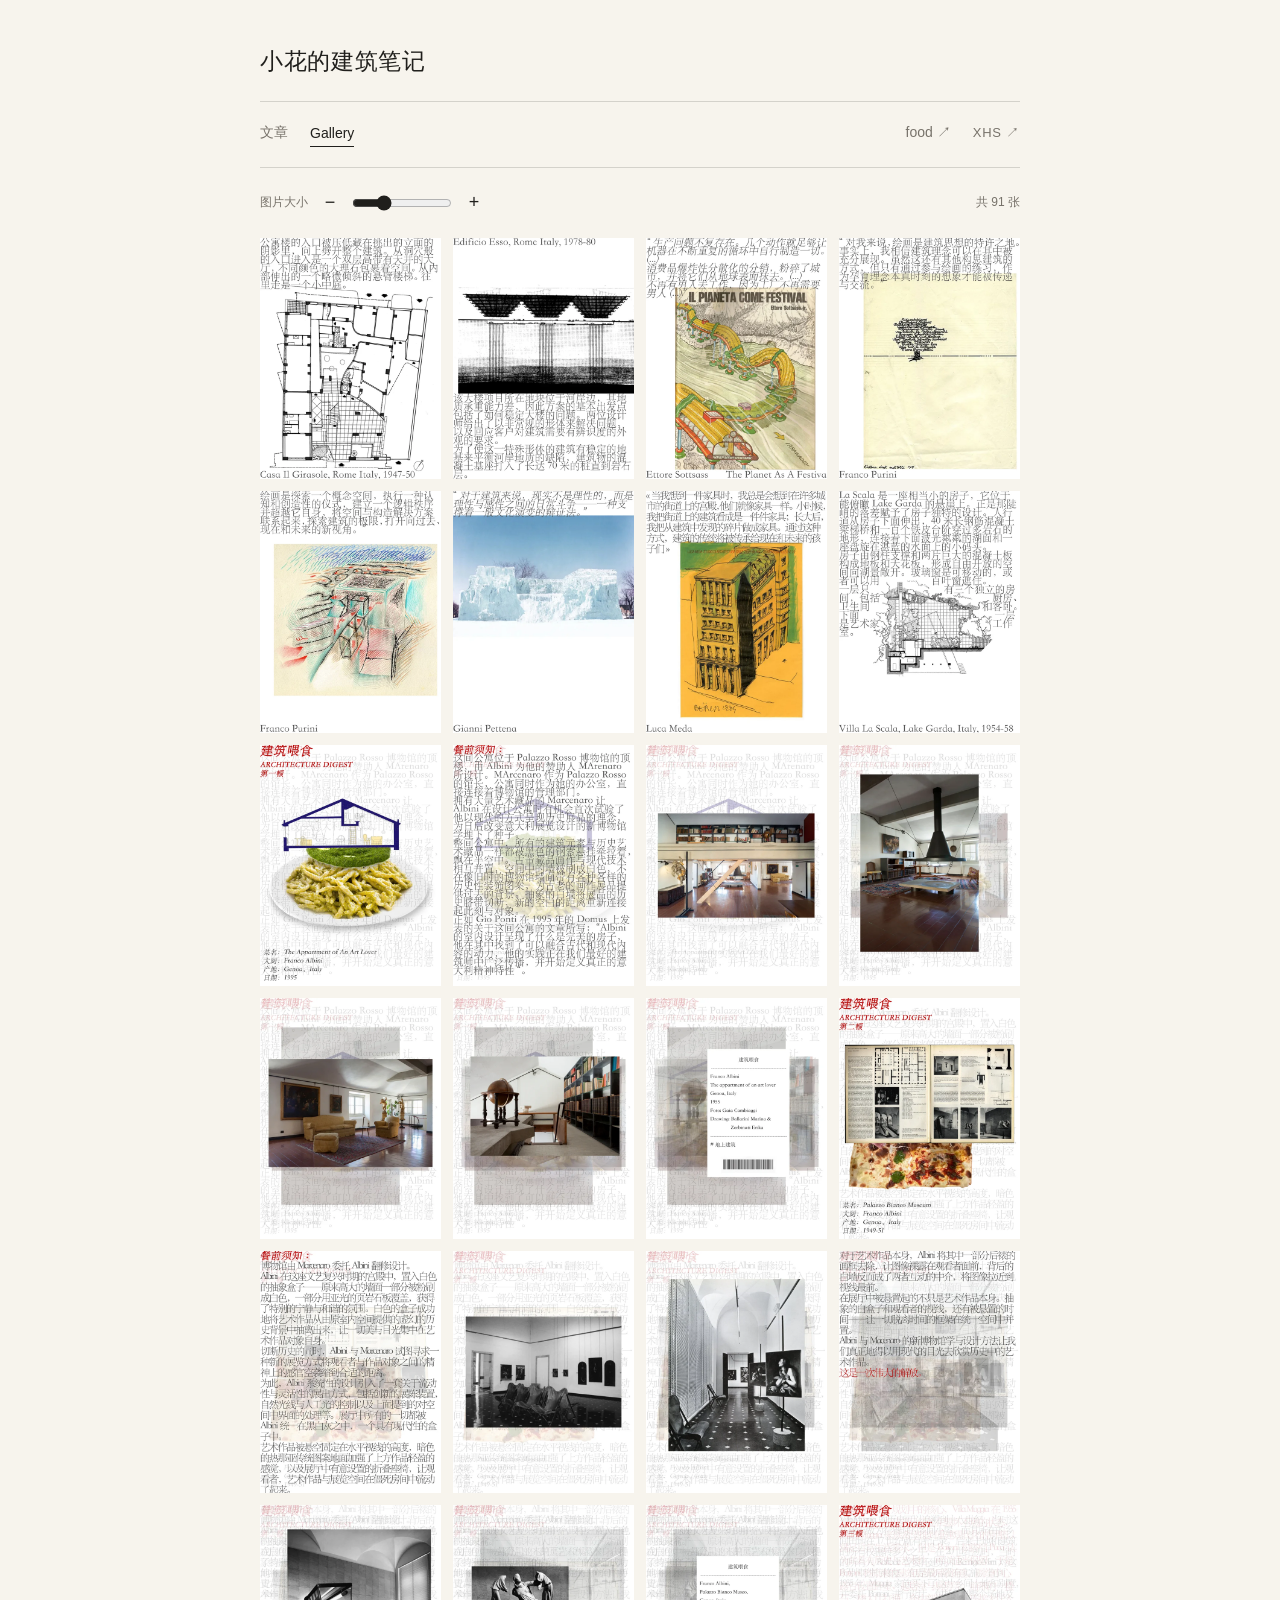
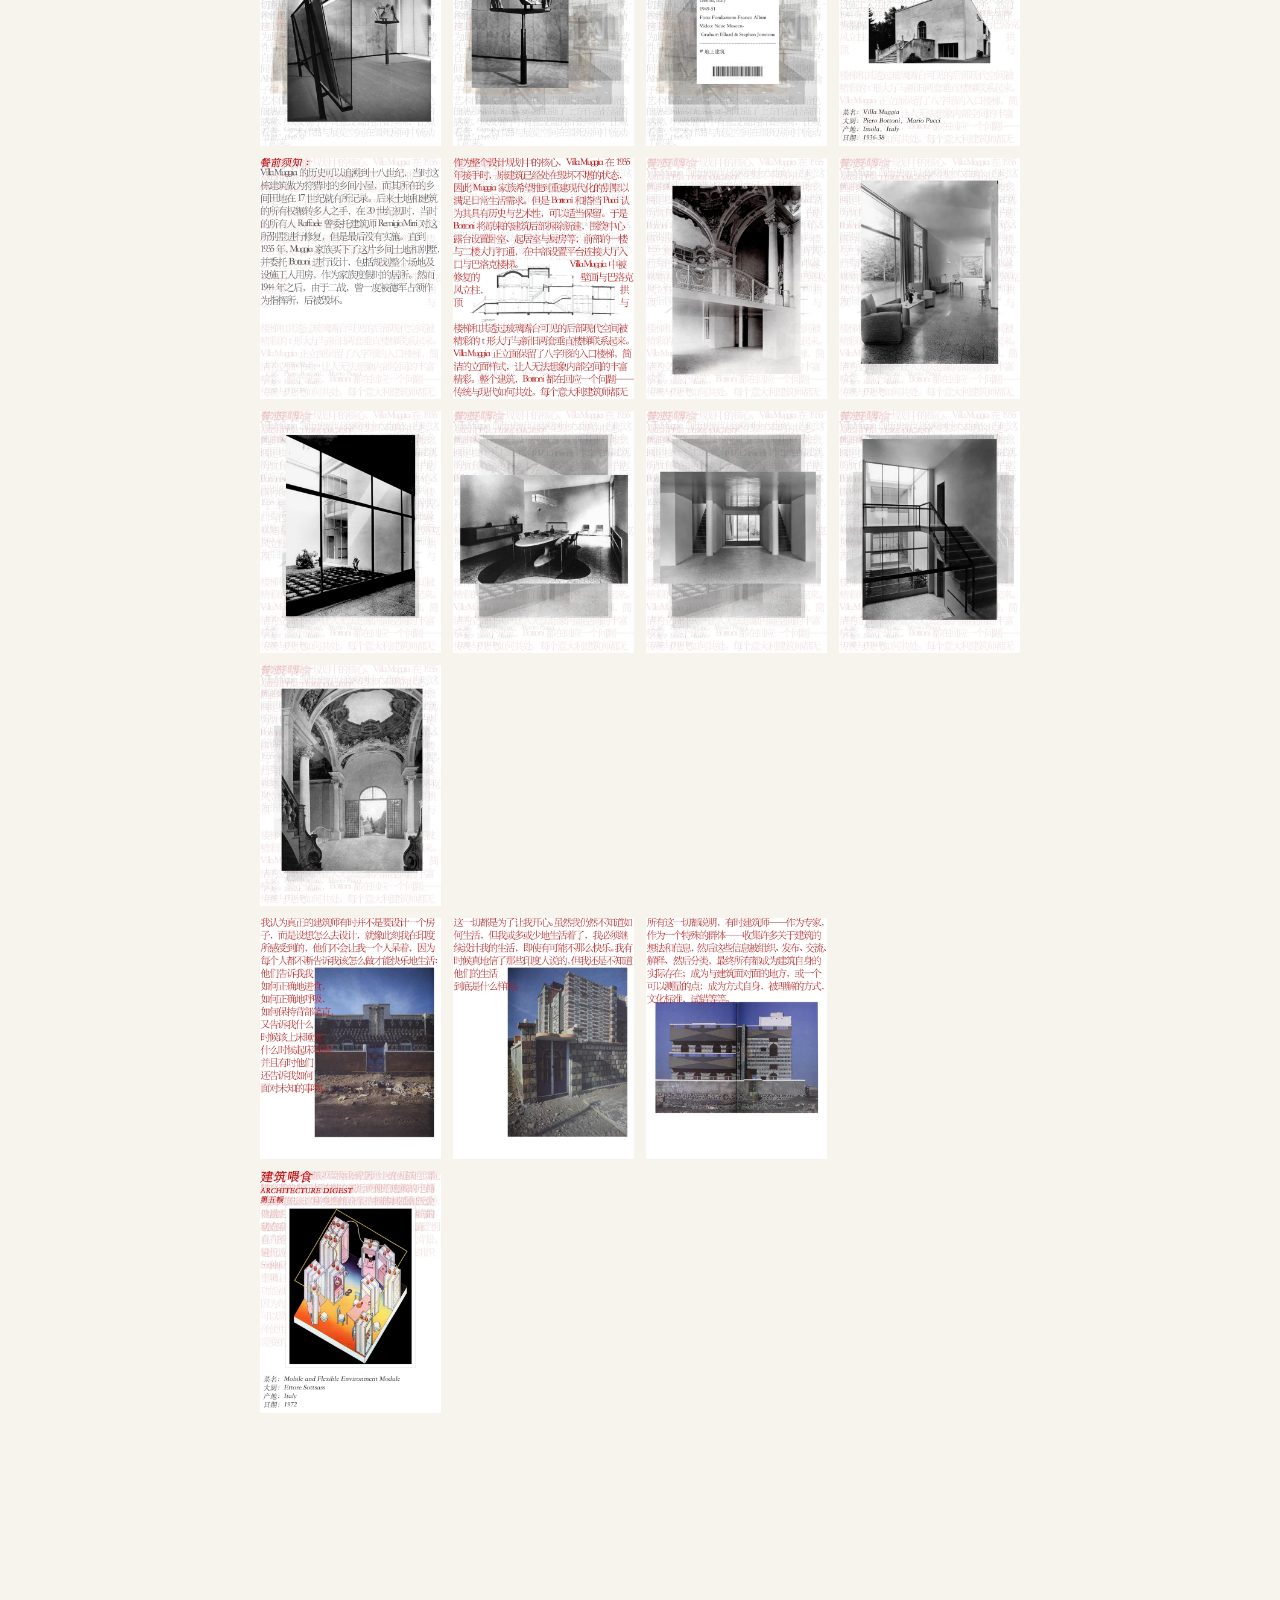
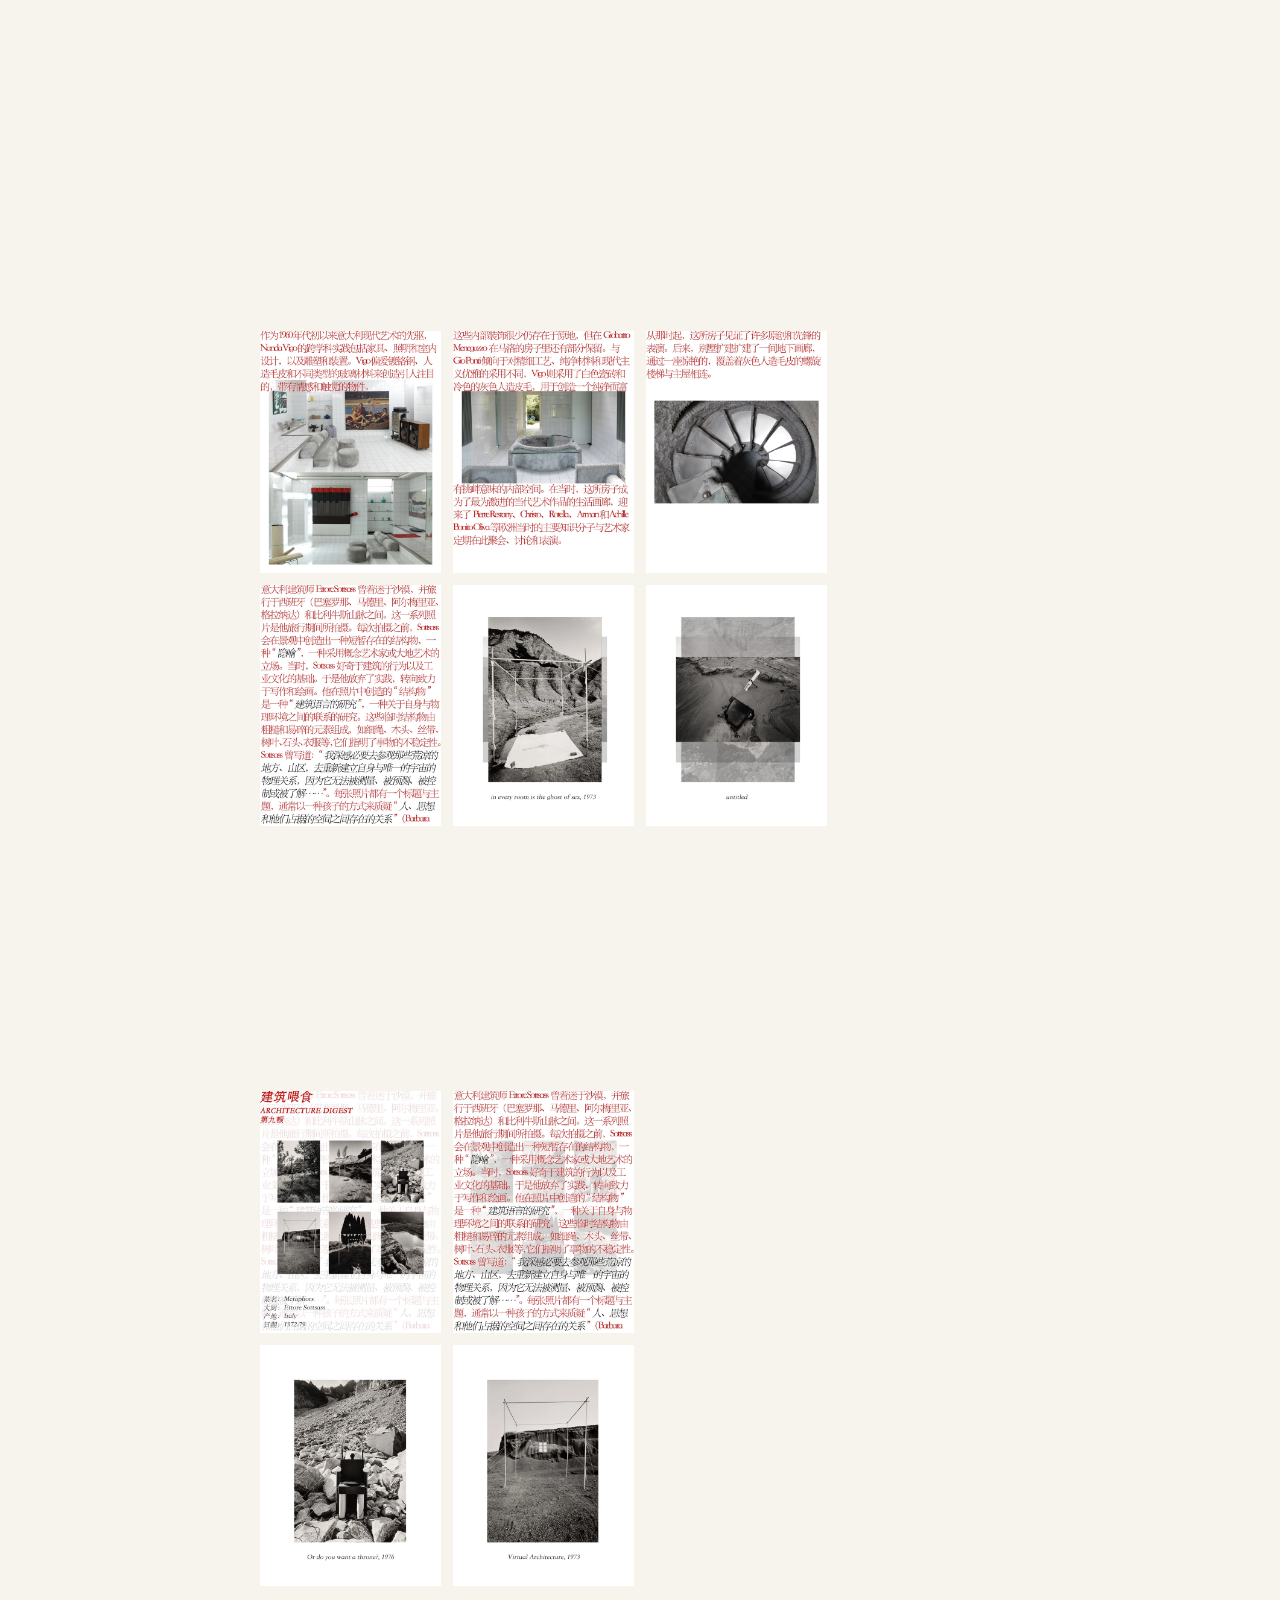
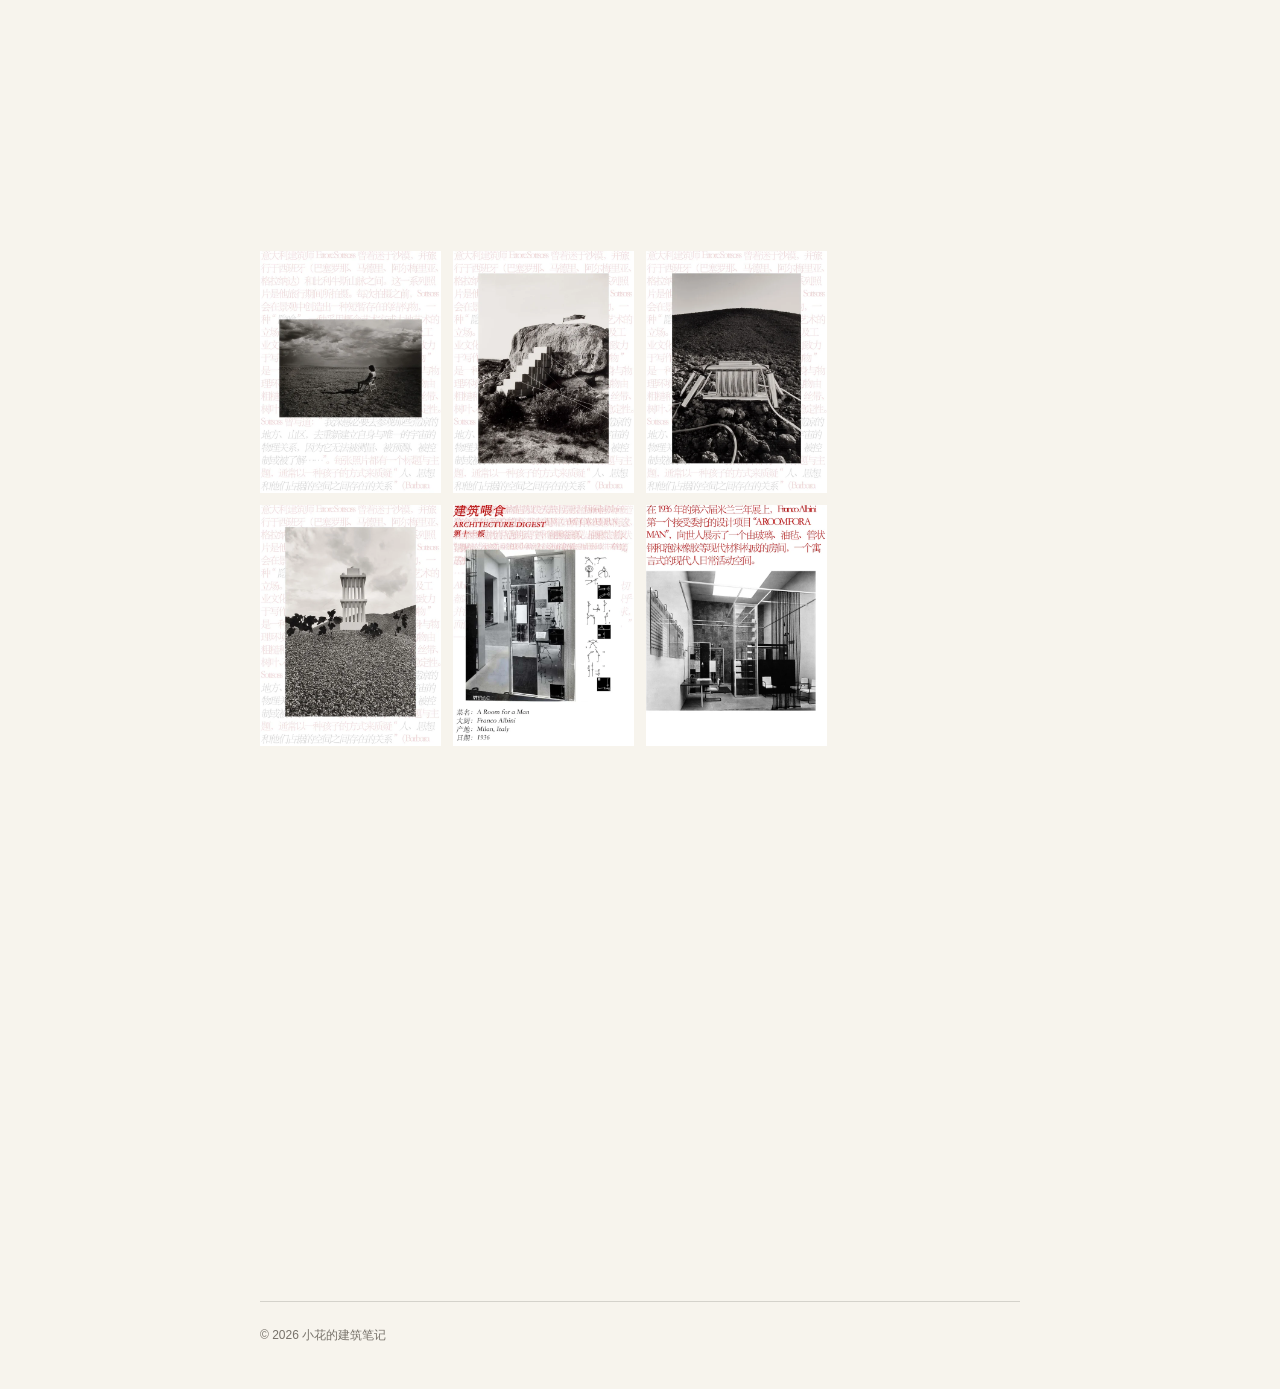
==== commit 342f07e4: "Sync Gallery after removing two images" ====
--- a/gallery/index.html
+++ b/gallery/index.html
@@ -33,7 +33,7 @@
             <input id="gallery-size" class="gallery-size" type="range" min="90" max="370" step="10" value="170" aria-controls="gallery-grid" />
             <button class="gallery-zoom-button" type="button" aria-label="放大图片" data-gallery-step="10">+</button>
           </div>
-          <span class="gallery-count">共 93 张</span>
+          <span class="gallery-count">共 91 张</span>
         </div>
         <section id="gallery-grid" class="gallery-grid" aria-label="图片 Gallery">
           <button class="gallery-item" type="button" aria-label="放大查看 Casa Il Girasole, Rome Italy,  1947-50" data-gallery-item data-original="/assets/images/gallery/6dd0bacf7057c06e.jpg" data-title="Casa Il Girasole, Rome Italy,  1947-50">
@@ -63,14 +63,8 @@
           <button class="gallery-item" type="button" aria-label="放大查看 第一顿 · 1" data-gallery-item data-original="/assets/images/gallery/7f740423db4d14fa.jpg" data-title="第一顿 · 1">
             <img src="/assets/images/gallery/thumbnails/7f740423db4d14fa.webp" alt="第一顿 · 1" width="3000" height="4000" loading="lazy" decoding="async" />
           </button>
-          <button class="gallery-item" type="button" aria-label="放大查看 第一顿 · 1 (1)" data-gallery-item data-original="/assets/images/gallery/6903e233e77a3f89.jpg" data-title="第一顿 · 1 (1)">
-            <img src="/assets/images/gallery/thumbnails/6903e233e77a3f89.webp" alt="第一顿 · 1 (1)" width="3000" height="4000" loading="lazy" decoding="async" />
-          </button>
           <button class="gallery-item" type="button" aria-label="放大查看 第一顿 · 2" data-gallery-item data-original="/assets/images/gallery/bffeda482bb952cc.jpg" data-title="第一顿 · 2">
             <img src="/assets/images/gallery/thumbnails/bffeda482bb952cc.webp" alt="第一顿 · 2" width="3000" height="4000" loading="lazy" decoding="async" />
-          </button>
-          <button class="gallery-item" type="button" aria-label="放大查看 第一顿 · 2-2" data-gallery-item data-original="/assets/images/gallery/3bef1629e4136da1.jpg" data-title="第一顿 · 2-2">
-            <img src="/assets/images/gallery/thumbnails/3bef1629e4136da1.webp" alt="第一顿 · 2-2" width="3000" height="4000" loading="lazy" decoding="async" />
           </button>
           <button class="gallery-item" type="button" aria-label="放大查看 第一顿 · 3" data-gallery-item data-original="/assets/images/gallery/c628091e09dd2380.jpg" data-title="第一顿 · 3">
             <img src="/assets/images/gallery/thumbnails/c628091e09dd2380.webp" alt="第一顿 · 3" width="3000" height="4000" loading="lazy" decoding="async" />
